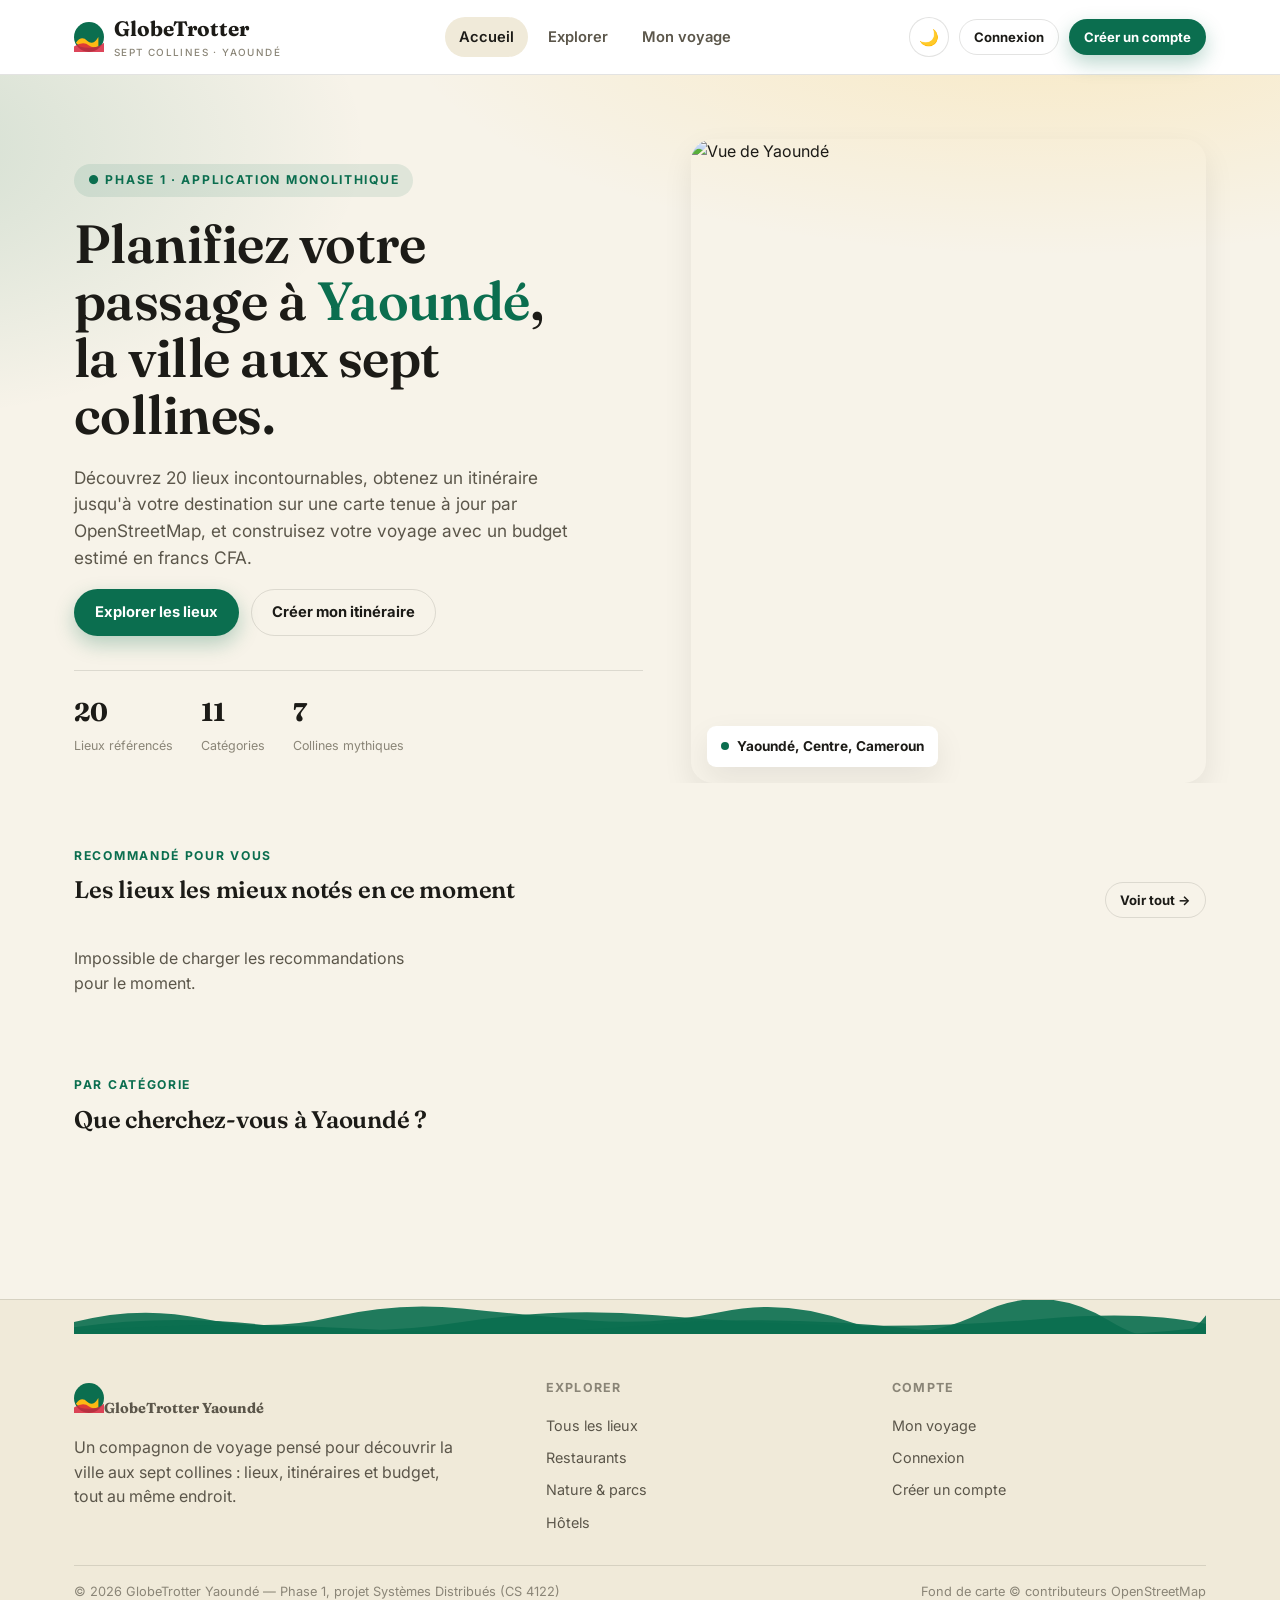
==== frontend/index.html @ 815160ae "PHASE 1 FRONTEND INITIALIZATION OF MY FRONTEND" ====
<!doctype html>
<html lang="fr">
<head>
<meta charset="utf-8">
<meta name="viewport" content="width=device-width, initial-scale=1">
<title>GlobeTrotter Yaoundé — Découvrez la ville aux sept collines</title>
<link rel="icon" href="data:,">
<link rel="stylesheet" href="css/style.css">
</head>
<body>
<div id="nav-root"></div>

<header class="hero">
  <div class="container">
    <div>
      <span class="eyebrow">● Phase 1 · Application monolithique</span>
      <h1>Planifiez votre passage à <em>Yaoundé</em>, la ville aux sept collines.</h1>
      <p class="lede">Découvrez 20 lieux incontournables, obtenez un itinéraire jusqu'à votre destination sur une carte tenue à jour par OpenStreetMap, et construisez votre voyage avec un budget estimé en francs CFA.</p>
      <div class="hero-cta">
        <a href="explore.html" class="btn btn-primary">Explorer les lieux</a>
        <a href="trip.html" class="btn btn-ghost">Créer mon itinéraire</a>
      </div>
      <div class="hero-stats">
        <div><b>20</b><span>Lieux référencés</span></div>
        <div><b>11</b><span>Catégories</span></div>
        <div><b>7</b><span>Collines mythiques</span></div>
      </div>
    </div>
    <div class="hero-visual">
      <img src="https://picsum.photos/seed/yaounde-hero-hills/900/1100" alt="Vue de Yaoundé">
      <div class="tag"><span class="dot"></span> Yaoundé, Centre, Cameroun</div>
    </div>
  </div>
</header>

<section class="section">
  <div class="container">
    <div class="section-head">
      <div>
        <div class="kicker">Recommandé pour vous</div>
        <h2>Les lieux les mieux notés en ce moment</h2>
      </div>
      <a href="explore.html" class="btn btn-ghost btn-sm">Voir tout →</a>
    </div>
    <div id="reco-grid" class="grid"><div class="spinner"></div></div>
  </div>
</section>

<section class="section" style="padding-top:0;">
  <div class="container">
    <div class="section-head">
      <div>
        <div class="kicker">Par catégorie</div>
        <h2>Que cherchez-vous à Yaoundé ?</h2>
      </div>
    </div>
    <div id="cat-chips" class="chip-row"></div>
  </div>
</section>

<div id="footer-root"></div>
<script src="js/app.js"></script>
<script>
async function loadHome() {
  try {
    const { places } = await api("/api/recommendations");
    document.getElementById("reco-grid").innerHTML = places.map(cardHtml).join("");
  } catch (e) {
    document.getElementById("reco-grid").innerHTML = `<p>Impossible de charger les recommandations pour le moment.</p>`;
  }
  try {
    const { categories } = await api("/api/categories");
    document.getElementById("cat-chips").innerHTML = categories
      .map((c) => {
        const m = categoryMeta(c);
        return `<a href="explore.html?category=${c}" class="chip">${m.icon} ${m.label}</a>`;
      })
      .join("");
  } catch (e) {}
}

function cardHtml(p) {
  const meta = categoryMeta(p.category);
  return `
  <a href="place.html?id=${p.id}" class="card">
    <div class="thumb">
      <img src="${placeImage(p)}" alt="${p.name}" loading="lazy">
      <span class="cat">${meta.icon} ${meta.label}</span>
    </div>
    <div class="body">
      <h3>${p.name}</h3>
      <div class="meta"><span class="rating">${stars(p.rating)}</span><span>${p.rating.toFixed(1)}</span><span>· ${p.quartier}</span></div>
      <p class="desc">${p.description}</p>
      <div class="foot">${priceDots(p.price_level)}<span class="btn btn-ghost btn-sm">Voir →</span></div>
    </div>
  </a>`;
}

loadHome();
</script>
</body>
</html>
---- frontend/css/style.css ----
/* ==========================================================================
   GlobeTrotter Yaoundé — design tokens
   Palette drawn from the Cameroon flag, tuned for a warm, editorial travel feel:
   green (hills/forest), yellow (sun/laterite gold), red (camwood/ceremony red).
   Two themes: "Sable" (day / warm sand) and "Nuit" (night / charcoal).
   ========================================================================== */

@import url('https://fonts.googleapis.com/css2?family=Fraunces:opsz,wght@9..144,400;9..144,500;9..144,600;9..144,700&family=Inter:wght@400;500;600;700&display=swap');

:root{
  --green:#0B6E4F;
  --green-deep:#084E38;
  --yellow:#FDB913;
  --red:#D7263D;

  --bg:#F7F3E9;
  --surface:#FFFFFF;
  --surface-2:#F0EAD9;
  --ink:#1C1B17;
  --ink-soft:#5B564A;
  --muted:#8A8577;
  --border:rgba(28,27,23,0.12);
  --shadow: 0 12px 30px rgba(28,27,23,0.08);

  --radius-lg: 22px;
  --radius-md: 14px;
  --radius-sm: 9px;

  --font-display: 'Fraunces', serif;
  --font-body: 'Inter', sans-serif;
}

[data-theme="nuit"]{
  --bg:#121210;
  --surface:#1B1B17;
  --surface-2:#242420;
  --ink:#F3EFE4;
  --ink-soft:#C9C3B2;
  --muted:#8C8676;
  --border:rgba(243,239,228,0.12);
  --shadow: 0 12px 32px rgba(0,0,0,0.45);
  --green:#2FAE7D;
  --yellow:#FFC93C;
  --red:#FF6270;
}

*{box-sizing:border-box;}
html{scroll-behavior:smooth;}
body{
  margin:0;
  background:var(--bg);
  color:var(--ink);
  font-family:var(--font-body);
  font-size:16px;
  line-height:1.55;
  transition:background .25s ease, color .25s ease;
}
img{max-width:100%;display:block;}
a{color:inherit;text-decoration:none;}
h1,h2,h3,h4{font-family:var(--font-display);font-weight:600;margin:0 0 .4em;letter-spacing:-0.01em;}
p{margin:0 0 1em;color:var(--ink-soft);}
button, input, select, textarea{font-family:inherit;font-size:1rem;}
:focus-visible{outline:3px solid var(--yellow); outline-offset:2px;}

.container{max-width:1180px;margin:0 auto;padding:0 24px;}

/* ---------- hill-ridge signature (city of seven hills) ---------- */
.hill-ridge{
  display:block;width:100%;height:34px;
  color:var(--green);
}
.hill-ridge path{fill:currentColor; opacity:.9;}
.hill-ridge.flip{transform:scaleY(-1);}

/* ---------- top nav ---------- */
.topnav{
  position:sticky;top:0;z-index:50;
  background:var(--surface);
  border-bottom:1px solid var(--border);
  backdrop-filter:blur(6px);
}
.topnav .container{
  display:flex;align-items:center;justify-content:space-between;
  height:74px;gap:20px;
}
.brand{display:flex;align-items:center;gap:10px;font-family:var(--font-display);font-weight:700;font-size:1.3rem;}
.brand .mark{width:30px;height:30px;flex:none;}
.brand small{display:block;font-family:var(--font-body);font-weight:500;font-size:.62rem;letter-spacing:.14em;text-transform:uppercase;color:var(--muted);}

.nav-links{display:flex;gap:6px;align-items:center;}
.nav-links a{
  padding:9px 14px;border-radius:999px;font-weight:600;font-size:.92rem;color:var(--ink-soft);
  transition:background .15s ease, color .15s ease;
}
.nav-links a:hover, .nav-links a.active{background:var(--surface-2);color:var(--ink);}

.nav-actions{display:flex;align-items:center;gap:10px;}
.icon-btn{
  width:40px;height:40px;border-radius:50%;border:1px solid var(--border);
  background:var(--surface);display:flex;align-items:center;justify-content:center;
  cursor:pointer;color:var(--ink);font-size:1rem;
}
.icon-btn:hover{background:var(--surface-2);}

.btn{
  display:inline-flex;align-items:center;justify-content:center;gap:8px;
  padding:11px 20px;border-radius:999px;font-weight:700;font-size:.92rem;
  border:1px solid transparent;cursor:pointer;transition:transform .12s ease, box-shadow .12s ease, opacity .12s ease;
}
.btn:active{transform:scale(.97);}
.btn-primary{background:var(--green);color:#fff;box-shadow:0 8px 20px rgba(11,110,79,.28);}
.btn-primary:hover{opacity:.92;}
.btn-ghost{background:transparent;border-color:var(--border);color:var(--ink);}
.btn-ghost:hover{background:var(--surface-2);}
.btn-accent{background:var(--yellow);color:#241900;}
.btn-danger{background:transparent;color:var(--red);border-color:rgba(215,38,61,.35);}
.btn-block{width:100%;}
.btn-sm{padding:7px 14px;font-size:.82rem;}

/* ---------- hero ---------- */
.hero{
  position:relative;overflow:hidden;
  padding:64px 0 0;
  background:
    radial-gradient(1100px 420px at 82% -10%, rgba(253,185,19,.18), transparent 60%),
    radial-gradient(900px 500px at -10% 10%, rgba(11,110,79,.16), transparent 55%);
}
.hero .container{display:grid;grid-template-columns:1.05fr .95fr;gap:48px;align-items:center;}
.eyebrow{
  display:inline-flex;align-items:center;gap:8px;
  font-weight:700;font-size:.76rem;letter-spacing:.14em;text-transform:uppercase;
  color:var(--green);background:rgba(11,110,79,.1);padding:7px 14px;border-radius:999px;margin-bottom:18px;
}
[data-theme="nuit"] .eyebrow{background:rgba(47,174,125,.16);}
.hero h1{font-size:clamp(2.3rem,4.2vw,3.4rem);line-height:1.06;max-width:14ch;}
.hero h1 em{font-style:normal;color:var(--green);}
.hero .lede{font-size:1.08rem;max-width:46ch;}
.hero-cta{display:flex;gap:12px;margin-top:8px;flex-wrap:wrap;}
.hero-stats{display:flex;gap:28px;margin-top:34px;padding-top:22px;border-top:1px solid var(--border);}
.hero-stats div b{display:block;font-family:var(--font-display);font-size:1.6rem;}
.hero-stats div span{font-size:.78rem;color:var(--muted);}

.hero-visual{position:relative;border-radius:var(--radius-lg);overflow:hidden;box-shadow:var(--shadow);aspect-ratio:4/5;}
.hero-visual img{width:100%;height:100%;object-fit:cover;}
.hero-visual .tag{
  position:absolute;left:16px;bottom:16px;background:var(--surface);
  padding:10px 14px;border-radius:var(--radius-sm);box-shadow:var(--shadow);
  font-weight:700;font-size:.85rem;display:flex;align-items:center;gap:8px;
}
.hero-visual .tag .dot{width:8px;height:8px;border-radius:50%;background:var(--green);}

/* ---------- sections ---------- */
.section{padding:64px 0;}
.section-head{display:flex;align-items:flex-end;justify-content:space-between;gap:20px;margin-bottom:28px;flex-wrap:wrap;}
.section-head .kicker{font-size:.76rem;letter-spacing:.14em;text-transform:uppercase;color:var(--green);font-weight:700;}
.section-head h2{margin-top:6px;}

/* ---------- category chips ---------- */
.chip-row{display:flex;flex-wrap:wrap;gap:8px;}
.chip{
  border:1px solid var(--border);background:var(--surface);color:var(--ink-soft);
  padding:8px 15px;border-radius:999px;font-weight:600;font-size:.85rem;cursor:pointer;
}
.chip.active{background:var(--ink);color:var(--bg);border-color:var(--ink);}
[data-theme="nuit"] .chip.active{background:var(--green);color:#0d130f;border-color:var(--green);}

/* ---------- place cards ---------- */
.grid{display:grid;grid-template-columns:repeat(auto-fill,minmax(268px,1fr));gap:22px;}
.card{
  background:var(--surface);border:1px solid var(--border);border-radius:var(--radius-lg);
  overflow:hidden;box-shadow:var(--shadow);display:flex;flex-direction:column;
  transition:transform .18s ease;
}
.card:hover{transform:translateY(-4px);}
.card .thumb{position:relative;aspect-ratio:4/3;overflow:hidden;background:var(--surface-2);}
.card .thumb img{width:100%;height:100%;object-fit:cover;}
.card .thumb .cat{
  position:absolute;top:10px;left:10px;background:rgba(28,27,23,.72);color:#fff;
  font-size:.7rem;font-weight:700;letter-spacing:.05em;text-transform:uppercase;
  padding:5px 10px;border-radius:999px;
}
.card .fav{
  position:absolute;top:10px;right:10px;width:34px;height:34px;border-radius:50%;
  background:rgba(255,255,255,.92);border:none;display:flex;align-items:center;justify-content:center;cursor:pointer;
}
.card .body{padding:16px 18px 18px;display:flex;flex-direction:column;gap:8px;flex:1;}
.card h3{font-size:1.08rem;margin:0;}
.card .meta{display:flex;align-items:center;gap:10px;font-size:.82rem;color:var(--muted);}
.card .rating{color:var(--yellow);font-weight:700;}
.card p.desc{font-size:.88rem;margin:0;flex:1;}
.card .foot{display:flex;justify-content:space-between;align-items:center;margin-top:4px;}
.price-dots span{opacity:.25;}
.price-dots span.on{opacity:1;color:var(--green);}

/* ---------- explore layout ---------- */
.explore-layout{display:grid;grid-template-columns:300px 1fr;gap:28px;align-items:flex-start;}
.filters{
  position:sticky;top:96px;background:var(--surface);border:1px solid var(--border);
  border-radius:var(--radius-lg);padding:22px;box-shadow:var(--shadow);
}
.filters h4{font-size:.8rem;text-transform:uppercase;letter-spacing:.1em;color:var(--muted);margin:18px 0 10px;}
.filters h4:first-child{margin-top:0;}
.search-box{position:relative;}
.search-box input{
  width:100%;padding:11px 14px 11px 38px;border-radius:999px;border:1px solid var(--border);
  background:var(--surface-2);color:var(--ink);
}
.search-box svg{position:absolute;left:12px;top:50%;transform:translateY(-50%);opacity:.5;}
.map-mini{border-radius:var(--radius-md);overflow:hidden;height:220px;margin-top:16px;border:1px solid var(--border);}
.range-row{display:flex;justify-content:space-between;font-size:.8rem;color:var(--muted);margin-top:6px;}

.explore-map{
  height:420px;border-radius:var(--radius-lg);overflow:hidden;border:1px solid var(--border);
  box-shadow:var(--shadow);margin-bottom:24px;
}
.map-toolbar{display:flex;justify-content:space-between;align-items:center;margin-bottom:10px;}
.map-toolbar .hint{font-size:.8rem;color:var(--muted);}

/* ---------- place detail ---------- */
.detail-hero{position:relative;border-radius:var(--radius-lg);overflow:hidden;box-shadow:var(--shadow);}
.detail-hero img{width:100%;height:340px;object-fit:cover;}
.detail-grid{display:grid;grid-template-columns:1.4fr 1fr;gap:32px;margin-top:32px;align-items:start;}
.info-card{background:var(--surface);border:1px solid var(--border);border-radius:var(--radius-lg);padding:22px;box-shadow:var(--shadow);}
.route-map{height:340px;border-radius:var(--radius-md);overflow:hidden;border:1px solid var(--border);margin-top:14px;}
.pill-row{display:flex;gap:8px;flex-wrap:wrap;margin:10px 0;}
.pill{background:var(--surface-2);border-radius:999px;padding:5px 12px;font-size:.78rem;font-weight:600;color:var(--ink-soft);}
.review{border-top:1px solid var(--border);padding:14px 0;}
.review .who{font-weight:700;font-size:.9rem;}
.review .stars{color:var(--yellow);font-size:.85rem;}

/* ---------- forms ---------- */
.auth-wrap{max-width:440px;margin:64px auto;padding:0 20px;}
.auth-card{background:var(--surface);border:1px solid var(--border);border-radius:var(--radius-lg);padding:34px 30px;box-shadow:var(--shadow);}
.field{margin-bottom:16px;}
.field label{display:block;font-size:.82rem;font-weight:700;margin-bottom:6px;color:var(--ink-soft);}
.field input, .field select, .field textarea{
  width:100%;padding:12px 14px;border-radius:var(--radius-sm);border:1px solid var(--border);
  background:var(--surface-2);color:var(--ink);
}
.field textarea{resize:vertical;min-height:80px;}
.form-error{background:rgba(215,38,61,.1);color:var(--red);padding:10px 14px;border-radius:var(--radius-sm);font-size:.86rem;margin-bottom:14px;display:none;}
.form-note{text-align:center;font-size:.86rem;margin-top:16px;color:var(--muted);}

/* ---------- trip / itinerary ---------- */
.trip-card{background:var(--surface);border:1px solid var(--border);border-radius:var(--radius-lg);padding:20px 22px;box-shadow:var(--shadow);margin-bottom:16px;}
.trip-head{display:flex;justify-content:space-between;align-items:center;gap:10px;flex-wrap:wrap;}
.trip-places{display:flex;flex-wrap:wrap;gap:8px;margin-top:12px;}
.trip-places .pill{display:flex;align-items:center;gap:6px;}
.trip-places .pill button{border:none;background:none;color:var(--red);cursor:pointer;font-weight:700;}
.budget-badge{font-family:var(--font-display);font-weight:700;font-size:1.1rem;color:var(--green);}
.picker-grid{display:grid;grid-template-columns:repeat(auto-fill,minmax(150px,1fr));gap:10px;max-height:260px;overflow:auto;padding:4px;}
.picker-item{
  border:1px solid var(--border);border-radius:var(--radius-sm);padding:10px;cursor:pointer;font-size:.82rem;font-weight:600;
  display:flex;align-items:center;justify-content:space-between;gap:6px;background:var(--surface-2);
}
.picker-item.selected{background:var(--green);color:#fff;border-color:var(--green);}

/* ---------- footer ---------- */
footer{background:var(--surface-2);border-top:1px solid var(--border);margin-top:60px;}
.foot-grid{display:grid;grid-template-columns:1.4fr 1fr 1fr;gap:32px;padding:44px 0 26px;}
.foot-grid h5{font-size:.78rem;text-transform:uppercase;letter-spacing:.1em;color:var(--muted);margin:0 0 12px;}
.foot-grid a{display:block;padding:5px 0;color:var(--ink-soft);font-size:.9rem;}
.foot-bottom{border-top:1px solid var(--border);padding:16px 0 30px;font-size:.8rem;color:var(--muted);display:flex;justify-content:space-between;flex-wrap:wrap;gap:8px;}

/* ---------- toast ---------- */
#toast{
  position:fixed;bottom:24px;left:50%;transform:translateX(-50%) translateY(20px);
  background:var(--ink);color:var(--bg);padding:12px 20px;border-radius:999px;font-weight:600;font-size:.88rem;
  box-shadow:var(--shadow);opacity:0;pointer-events:none;transition:all .25s ease;z-index:100;
}
#toast.show{opacity:1;transform:translateX(-50%) translateY(0);}

/* ---------- misc ---------- */
.empty-state{text-align:center;padding:60px 20px;color:var(--muted);}
.spinner{width:22px;height:22px;border-radius:50%;border:3px solid var(--border);border-top-color:var(--green);animation:spin .7s linear infinite;margin:0 auto;}
@keyframes spin{to{transform:rotate(360deg);}}
.maplibregl-popup-content{
  font-family:var(--font-body);border-radius:var(--radius-sm);padding:12px 14px !important;
  background:var(--surface) !important;color:var(--ink) !important;
}
.maplibregl-popup-content h4{margin:0 0 4px;font-size:.95rem;}

@media (max-width:920px){
  .hero .container{grid-template-columns:1fr;}
  .hero-visual{aspect-ratio:16/9;}
  .explore-layout{grid-template-columns:1fr;}
  .filters{position:static;}
  .detail-grid{grid-template-columns:1fr;}
  .foot-grid{grid-template-columns:1fr;}
  .nav-links{display:none;}
}
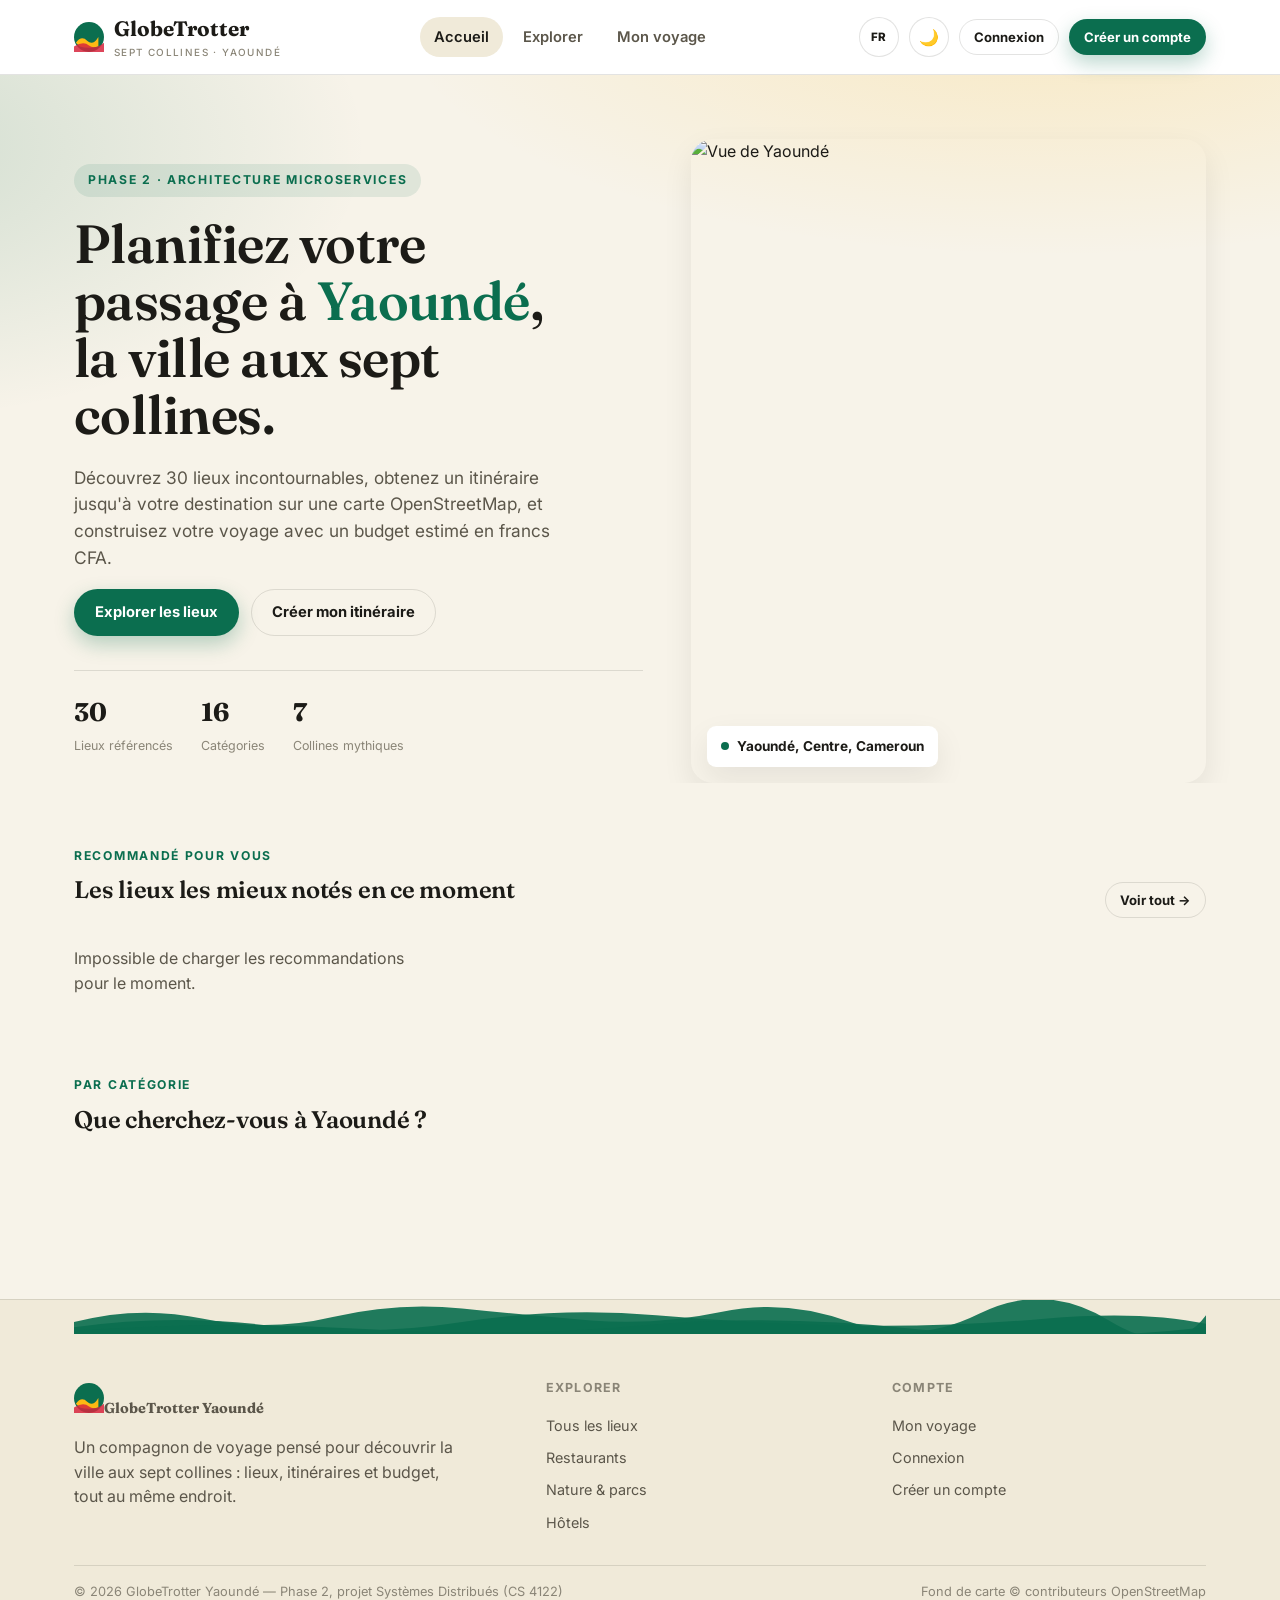
==== commit d35d53cb: "NEW AREAS ADDED" ====
--- a/frontend/index.html
+++ b/frontend/index.html
@@ -13,21 +13,21 @@
 <header class="hero">
   <div class="container">
     <div>
-      <span class="eyebrow">● Phase 1 · Application monolithique</span>
-      <h1>Planifiez votre passage à <em>Yaoundé</em>, la ville aux sept collines.</h1>
-      <p class="lede">Découvrez 20 lieux incontournables, obtenez un itinéraire jusqu'à votre destination sur une carte tenue à jour par OpenStreetMap, et construisez votre voyage avec un budget estimé en francs CFA.</p>
+      <span class="eyebrow" data-i18n="hero_badge">● Phase 2 · Architecture microservices</span>
+      <h1><span data-i18n="hero_title_pre"></span><em data-i18n="hero_title_em"></em><span data-i18n="hero_title_post"></span></h1>
+      <p class="lede" data-i18n="hero_lede"></p>
       <div class="hero-cta">
-        <a href="explore.html" class="btn btn-primary">Explorer les lieux</a>
-        <a href="trip.html" class="btn btn-ghost">Créer mon itinéraire</a>
+        <a href="explore.html" class="btn btn-primary" data-i18n="hero_cta_explore"></a>
+        <a href="trip.html" class="btn btn-ghost" data-i18n="hero_cta_trip"></a>
       </div>
       <div class="hero-stats">
-        <div><b>20</b><span>Lieux référencés</span></div>
-        <div><b>11</b><span>Catégories</span></div>
-        <div><b>7</b><span>Collines mythiques</span></div>
+        <div><b>30</b><span data-i18n="stat_places"></span></div>
+        <div><b>16</b><span data-i18n="stat_categories"></span></div>
+        <div><b>7</b><span data-i18n="stat_hills"></span></div>
       </div>
     </div>
     <div class="hero-visual">
-      <img src="https://picsum.photos/seed/yaounde-hero-hills/900/1100" alt="Vue de Yaoundé">
+      <img src="https://picsum.photos/seed/yaounde-hero-hills/900/1100" data-query="Yaoundé Cameroun ville sept collines" data-w="900" alt="Vue de Yaoundé">
       <div class="tag"><span class="dot"></span> Yaoundé, Centre, Cameroun</div>
     </div>
   </div>
@@ -37,10 +37,10 @@
   <div class="container">
     <div class="section-head">
       <div>
-        <div class="kicker">Recommandé pour vous</div>
-        <h2>Les lieux les mieux notés en ce moment</h2>
+        <div class="kicker" data-i18n="reco_kicker"></div>
+        <h2 data-i18n="reco_title"></h2>
       </div>
-      <a href="explore.html" class="btn btn-ghost btn-sm">Voir tout →</a>
+      <a href="explore.html" class="btn btn-ghost btn-sm" data-i18n="see_all"></a>
     </div>
     <div id="reco-grid" class="grid"><div class="spinner"></div></div>
   </div>
@@ -50,8 +50,8 @@
   <div class="container">
     <div class="section-head">
       <div>
-        <div class="kicker">Par catégorie</div>
-        <h2>Que cherchez-vous à Yaoundé ?</h2>
+        <div class="kicker" data-i18n="cat_kicker"></div>
+        <h2 data-i18n="cat_title"></h2>
       </div>
     </div>
     <div id="cat-chips" class="chip-row"></div>
@@ -65,6 +65,7 @@
   try {
     const { places } = await api("/api/recommendations");
     document.getElementById("reco-grid").innerHTML = places.map(cardHtml).join("");
+    hydrateImages(document.getElementById("reco-grid"));
   } catch (e) {
     document.getElementById("reco-grid").innerHTML = `<p>Impossible de charger les recommandations pour le moment.</p>`;
   }
@@ -84,14 +85,14 @@
   return `
   <a href="place.html?id=${p.id}" class="card">
     <div class="thumb">
-      <img src="${placeImage(p)}" alt="${p.name}" loading="lazy">
+      ${placeImgTag(p)}
       <span class="cat">${meta.icon} ${meta.label}</span>
     </div>
     <div class="body">
       <h3>${p.name}</h3>
       <div class="meta"><span class="rating">${stars(p.rating)}</span><span>${p.rating.toFixed(1)}</span><span>· ${p.quartier}</span></div>
-      <p class="desc">${p.description}</p>
-      <div class="foot">${priceDots(p.price_level)}<span class="btn btn-ghost btn-sm">Voir →</span></div>
+      <p class="desc">${placeText(p, "description")}</p>
+      <div class="foot">${priceDots(p.price_level)}<span class="btn btn-ghost btn-sm">${t("see_more")}</span></div>
     </div>
   </a>`;
 }
